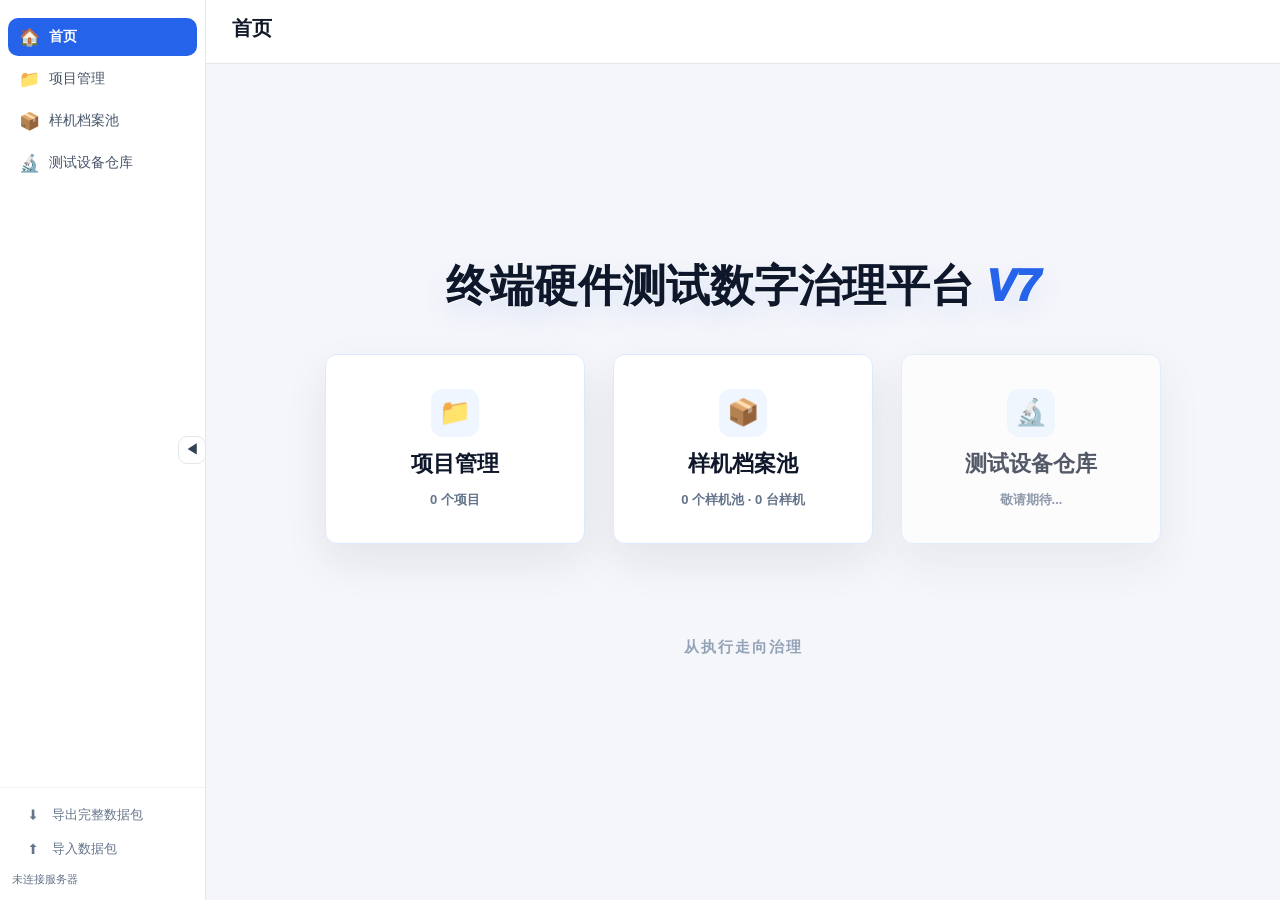
==== frontend/index.html @ 4e8ac12e "Release TestChamber V7.2.0 restructure" ====
<!DOCTYPE html>
<html lang="zh-CN">
<head>
  <meta charset="UTF-8">
  <meta name="viewport" content="width=device-width, initial-scale=1.0">
  <link rel="icon" href="data:,">
  <title>数字治理平台 V7</title>
  <link rel="stylesheet" href="/css/style.css?v=7.2.0">
</head>
<body>
  <!-- 侧栏 -->
  <div id="sidebar" class="sidebar">
    <nav id="nav"></nav>
    <div class="sidebar-footer">
      <div id="navTools" class="nav-tools"></div>
      <div id="saveState" class="save-state">加载中…</div>
    </div>
  </div>
  <button id="sidebarToggle" class="sidebar-toggle" data-app-action="toggle-sidebar">◀</button>

  <!-- 主区域 -->
  <div class="main">
    <header class="header">
      <div>
        <nav id="pageTitle" class="page-title breadcrumb-bar">首页</nav>
        <div id="contextText" class="context-text"></div>
      </div>
      <div id="actionArea"></div>
    </header>
    <div id="content" class="content"></div>
    <div id="pageFooter" class="page-footer" style="display:none"></div>
  </div>

  <!-- Toast -->
  <div id="toast" class="toast"></div>

  <!-- 模态框 -->
  <div id="modalMask" class="modal-mask" style="display:none">
    <div class="modal">
      <div class="modal-header">
        <h3 id="modalTitle">标题</h3>
        <div id="modalHeaderHint" class="modal-header-hint"></div>
      </div>
      <div id="modalBody" class="modal-body"></div>
      <div class="modal-footer">
        <button id="modalCancel" class="btn btn-outline" data-app-action="modal-close">取消</button>
        <button id="modalOk" class="btn">确认</button>
      </div>
    </div>
  </div>

  <!-- 独立确认框 -->
  <div id="confirmMask" class="confirm-mask" style="display:none">
    <div class="confirm-box">
      <div class="confirm-box-head">
        <h3 id="confirmTitle">确认操作</h3>
      </div>
      <div class="confirm-box-body">
        <div id="confirmMessage" class="confirm-dialog-message"></div>
        <div id="confirmDesc" class="confirm-dialog-desc"></div>
      </div>
      <div class="confirm-box-footer">
        <button id="confirmCancel" class="btn btn-outline">取消</button>
        <button id="confirmOk" class="btn">确认</button>
      </div>
    </div>
  </div>

  <!-- JS 模块化加载 -->
  <script src="/js/utils.js?v=7.2.0"></script>
  <script src="/js/app.core.js?v=7.2.0"></script>
  <script src="/js/app.server.js?v=7.2.0"></script>
  <script src="/js/app.data.js?v=7.2.0"></script>
  <script src="/js/app.render.js?v=7.2.0"></script>
  <script src="/js/app.filters.js?v=7.2.0"></script>
  <script src="/js/app.modal.js?v=7.2.0"></script>
  <script src="/js/app.logs.js?v=7.2.0"></script>
  <script src="/js/projects.js?v=7.2.0"></script>
  <script src="/js/workspace/01-shared.js?v=7.2.0"></script>
  <script src="/js/workspace/02-home.js?v=7.2.0"></script>
  <script src="/js/workspace/10-dropdown-issue.js?v=7.2.0"></script>
  <script src="/js/workspace/03-strategy.js?v=7.2.0"></script>
  <script src="/js/workspace/04-stage.js?v=7.2.0"></script>
  <script src="/js/workspace/05-task-table.js?v=7.2.0"></script>
  <script src="/js/workspace/06-sample-picker.js?v=7.2.0"></script>
  <script src="/js/workspace/07-task-config.js?v=7.2.0"></script>
  <script src="/js/workspace/08-task-actions.js?v=7.2.0"></script>
  <script src="/js/workspace/09-task-result.js?v=7.2.0"></script>
  <script src="/js/samples/01-pool.js?v=7.2.0"></script>
  <script src="/js/samples/02-import-export.js?v=7.2.0"></script>
  <script src="/js/samples/03-detail-fields.js?v=7.2.0"></script>
  <script src="/js/samples/04-photos.js?v=7.2.0"></script>
  <script src="/js/samples/05-problems.js?v=7.2.0"></script>
  <script src="/js/samples/06-history.js?v=7.2.0"></script>
  <script src="/js/samples/07-detail.js?v=7.2.0"></script>
  <script src="/js/import-export-bundle.js?v=7.2.0"></script>
  <script src="/js/debug/auditConsistency.js?v=7.2.0"></script>
  <script>app.init();</script>
</body>
</html>
---- css/style.css ----
﻿/* ========================================
   数字治理平台 V7 样式表 — 总入口，@import 所有模块
   ======================================== */

@import '00-vars.css';
@import '01-layout.css?v=7.1.4';
@import '02-components.css';
@import '20-samples.css?v=7.1.4';
@import '21-sample-photos.css';
@import '22-sample-archive.css?v=7.1.4';
@import '30-workspace-home.css';
@import '30-workspace-members.css';
@import '30-workspace-sections.css';
@import '31-stage-strategy.css?v=7.1.4';
@import '32-task-flow.css?v=7.1.4';
@import '32-task-issue-record.css';
@import '32-task-flow-actions.css?v=7.1.4';
@import '33-task-config-modal.css?v=7.1.4';
@import '34-sample-picker.css?v=7.1.4';
@import '35-task-result.css';
@import '35-task-result-modal.css';
@import '35-task-sample-list.css?v=7.1.4';
@import '36-task-log.css';
@import '37-import-bundle.css';
@import '90-responsive.css';
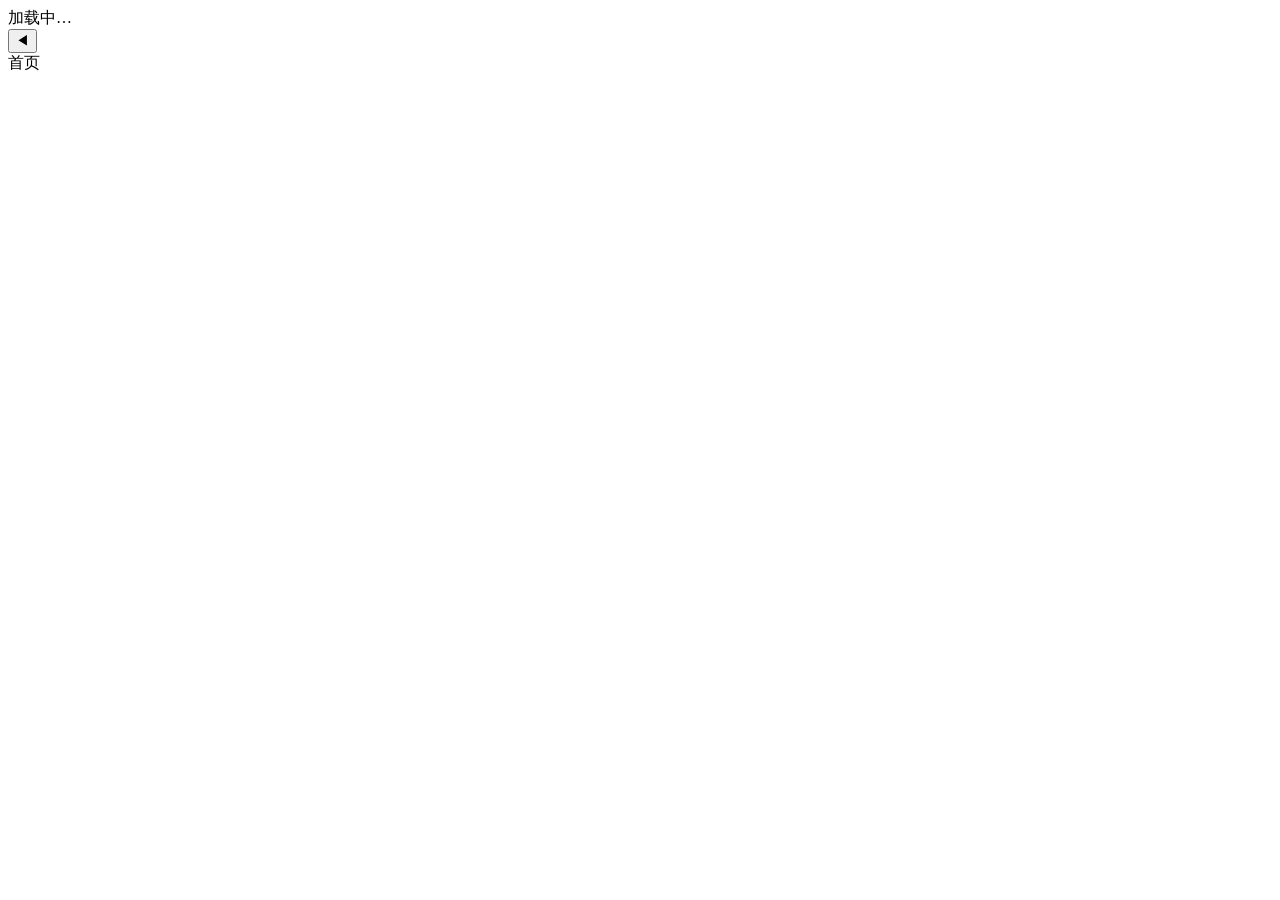
==== commit 92a12744: "Preserve workbench modal state across nested views Restore the original task form DOM and footer ord" ====
--- a/frontend/index.html
+++ b/frontend/index.html
@@ -3,9 +3,10 @@
 <head>
   <meta charset="UTF-8">
   <meta name="viewport" content="width=device-width, initial-scale=1.0">
+  <meta name="testchamber-version" content="__APP_VERSION__">
   <link rel="icon" href="data:,">
   <title>数字治理平台 V7</title>
-  <link rel="stylesheet" href="/css/style.css?v=7.2.0">
+  <link rel="stylesheet" href="/css/style.css?v=__APP_VERSION__">
 </head>
 <body>
   <!-- 侧栏 -->
@@ -43,7 +44,7 @@
       </div>
       <div id="modalBody" class="modal-body"></div>
       <div class="modal-footer">
-        <button id="modalCancel" class="btn btn-outline" data-app-action="modal-close">取消</button>
+        <button id="modalCancel" class="btn btn-outline">取消</button>
         <button id="modalOk" class="btn">确认</button>
       </div>
     </div>
@@ -67,34 +68,34 @@
   </div>
 
   <!-- JS 模块化加载 -->
-  <script src="/js/utils.js?v=7.2.0"></script>
-  <script src="/js/app.core.js?v=7.2.0"></script>
-  <script src="/js/app.server.js?v=7.2.0"></script>
-  <script src="/js/app.data.js?v=7.2.0"></script>
-  <script src="/js/app.render.js?v=7.2.0"></script>
-  <script src="/js/app.filters.js?v=7.2.0"></script>
-  <script src="/js/app.modal.js?v=7.2.0"></script>
-  <script src="/js/app.logs.js?v=7.2.0"></script>
-  <script src="/js/projects.js?v=7.2.0"></script>
-  <script src="/js/workspace/01-shared.js?v=7.2.0"></script>
-  <script src="/js/workspace/02-home.js?v=7.2.0"></script>
-  <script src="/js/workspace/10-dropdown-issue.js?v=7.2.0"></script>
-  <script src="/js/workspace/03-strategy.js?v=7.2.0"></script>
-  <script src="/js/workspace/04-stage.js?v=7.2.0"></script>
-  <script src="/js/workspace/05-task-table.js?v=7.2.0"></script>
-  <script src="/js/workspace/06-sample-picker.js?v=7.2.0"></script>
-  <script src="/js/workspace/07-task-config.js?v=7.2.0"></script>
-  <script src="/js/workspace/08-task-actions.js?v=7.2.0"></script>
-  <script src="/js/workspace/09-task-result.js?v=7.2.0"></script>
-  <script src="/js/samples/01-pool.js?v=7.2.0"></script>
-  <script src="/js/samples/02-import-export.js?v=7.2.0"></script>
-  <script src="/js/samples/03-detail-fields.js?v=7.2.0"></script>
-  <script src="/js/samples/04-photos.js?v=7.2.0"></script>
-  <script src="/js/samples/05-problems.js?v=7.2.0"></script>
-  <script src="/js/samples/06-history.js?v=7.2.0"></script>
-  <script src="/js/samples/07-detail.js?v=7.2.0"></script>
-  <script src="/js/import-export-bundle.js?v=7.2.0"></script>
-  <script src="/js/debug/auditConsistency.js?v=7.2.0"></script>
+  <script src="/js/utils.js?v=__APP_VERSION__"></script>
+  <script src="/js/app.core.js?v=__APP_VERSION__"></script>
+  <script src="/js/app.server.js?v=__APP_VERSION__"></script>
+  <script src="/js/app.data.js?v=__APP_VERSION__"></script>
+  <script src="/js/app.render.js?v=__APP_VERSION__"></script>
+  <script src="/js/app.filters.js?v=__APP_VERSION__"></script>
+  <script src="/js/app.modal.js?v=__APP_VERSION__"></script>
+  <script src="/js/app.logs.js?v=__APP_VERSION__"></script>
+  <script src="/js/projects.js?v=__APP_VERSION__"></script>
+  <script src="/js/workspace/01-shared.js?v=__APP_VERSION__"></script>
+  <script src="/js/workspace/02-home.js?v=__APP_VERSION__"></script>
+  <script src="/js/workspace/10-dropdown-issue.js?v=__APP_VERSION__"></script>
+  <script src="/js/workspace/03-strategy.js?v=__APP_VERSION__"></script>
+  <script src="/js/workspace/04-stage.js?v=__APP_VERSION__"></script>
+  <script src="/js/workspace/05-task-table.js?v=__APP_VERSION__"></script>
+  <script src="/js/workspace/06-sample-picker.js?v=__APP_VERSION__"></script>
+  <script src="/js/workspace/07-task-config.js?v=__APP_VERSION__"></script>
+  <script src="/js/workspace/08-task-actions.js?v=__APP_VERSION__"></script>
+  <script src="/js/workspace/09-task-result.js?v=__APP_VERSION__"></script>
+  <script src="/js/samples/01-pool.js?v=__APP_VERSION__"></script>
+  <script src="/js/samples/02-import-export.js?v=__APP_VERSION__"></script>
+  <script src="/js/samples/03-detail-fields.js?v=__APP_VERSION__"></script>
+  <script src="/js/samples/04-photos.js?v=__APP_VERSION__"></script>
+  <script src="/js/samples/05-problems.js?v=__APP_VERSION__"></script>
+  <script src="/js/samples/06-history.js?v=__APP_VERSION__"></script>
+  <script src="/js/samples/07-detail.js?v=__APP_VERSION__"></script>
+  <script src="/js/import-export-bundle.js?v=__APP_VERSION__"></script>
+  <script src="/js/debug/auditConsistency.js?v=__APP_VERSION__"></script>
   <script>app.init();</script>
 </body>
 </html>
